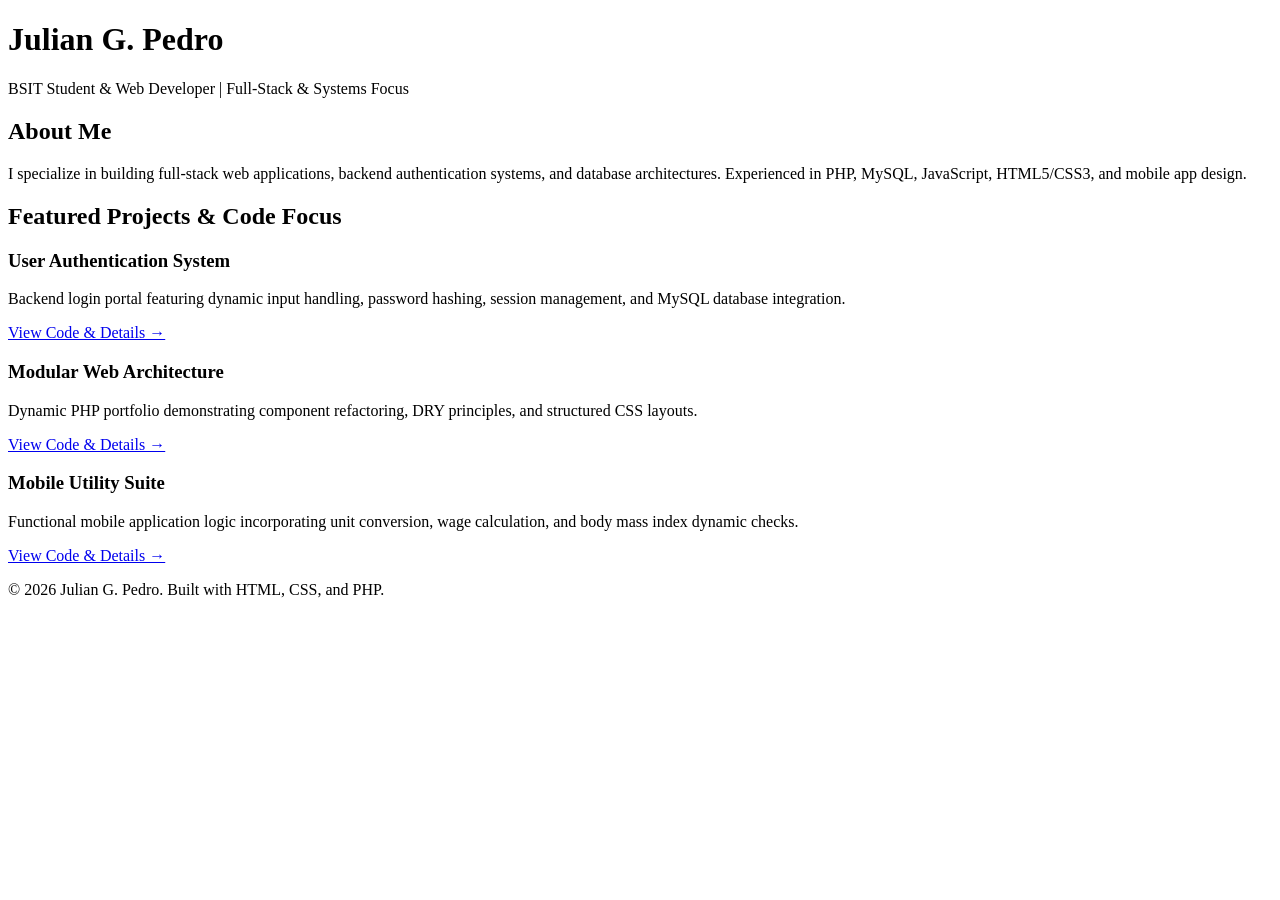
==== index.html @ aced629a "Create index.html" ====
<!DOCTYPE html>
<html lang="en">
<head>
    <meta charset="UTF-8">
    <meta name="viewport" content="width=device-width, initial-scale=1.0">
    <title>Julian G. Pedro | Personal Portfolio</title>
    <link rel="stylesheet" href="css/style.css">
</head>
<body>

    <div class="container">
        <header>
            <h1>Julian G. Pedro</h1>
            <p>BSIT Student & Web Developer | Full-Stack & Systems Focus</p>
        </header>

        <section class="section">
            <h2>About Me</h2>
            <p>I specialize in building full-stack web applications, backend authentication systems, and database architectures. Experienced in PHP, MySQL, JavaScript, HTML5/CSS3, and mobile app design.</p>
        </section>

        <section class="section">
            <h2>Featured Projects & Code Focus</h2>
            <div class="projects-grid">
                
                <div class="project-card">
                    <h3>User Authentication System</h3>
                    <p>Backend login portal featuring dynamic input handling, password hashing, session management, and MySQL database integration.</p>
                    <a href="projects/php-auth.html" class="btn">View Code & Details &rarr;</a>
                </div>

                <div class="project-card">
                    <h3>Modular Web Architecture</h3>
                    <p>Dynamic PHP portfolio demonstrating component refactoring, DRY principles, and structured CSS layouts.</p>
                    <a href="projects/modular-web.html" class="btn">View Code & Details &rarr;</a>
                </div>

                <div class="project-card">
                    <h3>Mobile Utility Suite</h3>
                    <p>Functional mobile application logic incorporating unit conversion, wage calculation, and body mass index dynamic checks.</p>
                    <a href="projects/mobile-app.html" class="btn">View Code & Details &rarr;</a>
                </div>

            </div>
        </section>

        <footer>
            <p>&copy; 2026 Julian G. Pedro. Built with HTML, CSS, and PHP.</p>
        </footer>
    </div>

</body>
</html>
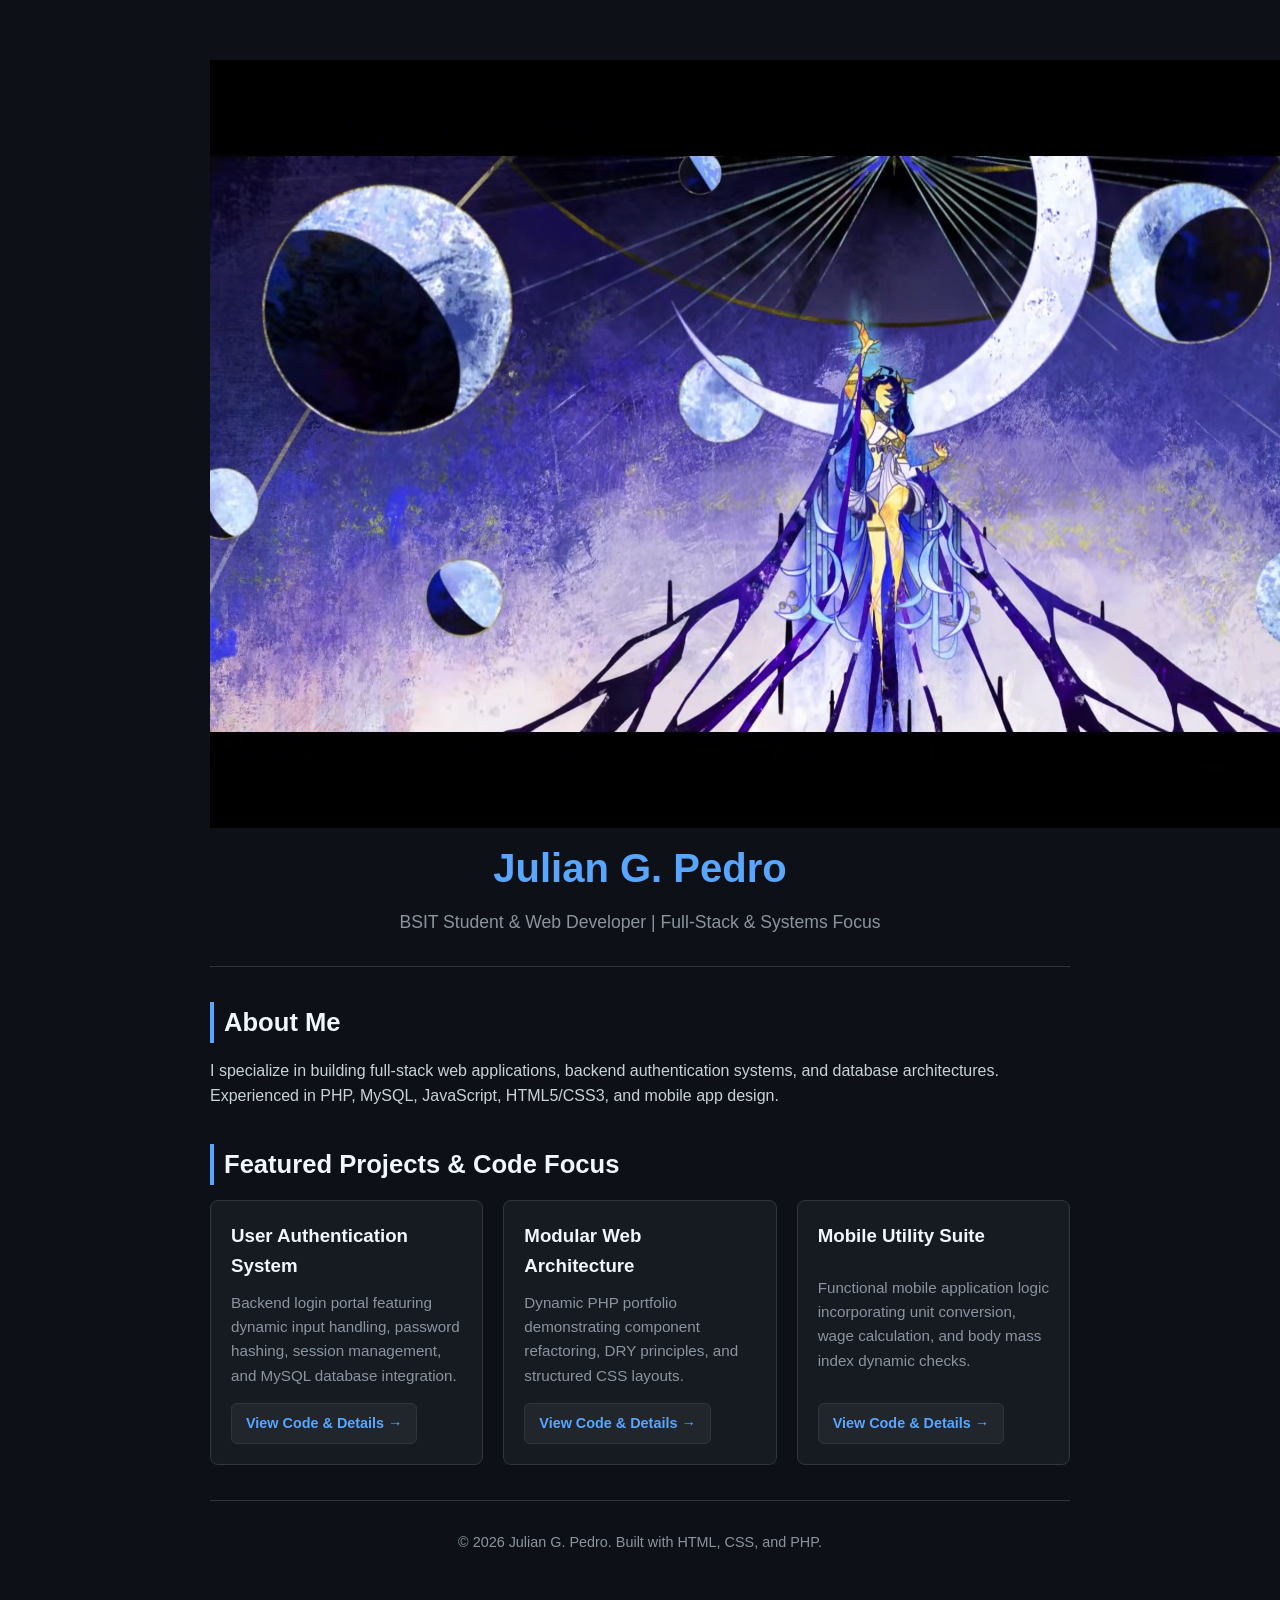
==== commit 1cc45ee2: "Update index.html" ====
--- a/index.html
+++ b/index.html
@@ -10,6 +10,7 @@
 
     <div class="container">
         <header>
+            <img src="Screenshot (365).png" alt="Julian G. Pedro" class="profile-img">
             <h1>Julian G. Pedro</h1>
             <p>BSIT Student & Web Developer | Full-Stack & Systems Focus</p>
         </header>
--- a/css/style.css
+++ b/css/style.css
@@ -0,0 +1,131 @@
+* {
+    margin: 0;
+    padding: 0;
+    box-sizing: border-box;
+    font-family: 'Segoe UI', Tahoma, Geneva, Verdana, sans-serif;
+}
+
+body {
+    background-color: #0d1117;
+    color: #c9d1d9;
+    line-height: 1.6;
+    padding: 20px;
+}
+
+.container {
+    max-width: 900px;
+    margin: 0 auto;
+    padding: 40px 20px;
+}
+
+header {
+    text-align: center;
+    padding-bottom: 30px;
+    border-bottom: 1px solid #30363d;
+}
+
+header h1 {
+    font-size: 2.5rem;
+    color: #58a6ff;
+    margin-bottom: 8px;
+}
+
+header p {
+    font-size: 1.1rem;
+    color: #8b949e;
+}
+
+.section {
+    margin: 35px 0;
+}
+
+.section h2 {
+    font-size: 1.6rem;
+    color: #f0f6fc;
+    margin-bottom: 15px;
+    border-left: 4px solid #58a6ff;
+    padding-left: 10px;
+}
+
+.projects-grid {
+    display: grid;
+    grid-template-columns: repeat(auto-fit, minmax(260px, 1fr));
+    gap: 20px;
+}
+
+.project-card {
+    background: #161b22;
+    border: 1px solid #30363d;
+    border-radius: 8px;
+    padding: 20px;
+    display: flex;
+    flex-direction: column;
+    justify-content: space-between;
+}
+
+.project-card h3 {
+    color: #f0f6fc;
+    margin-bottom: 10px;
+}
+
+.project-card p {
+    color: #8b949e;
+    font-size: 0.95rem;
+    margin-bottom: 15px;
+}
+
+.btn {
+    display: inline-block;
+    background: #21262d;
+    color: #58a6ff;
+    padding: 8px 14px;
+    border-radius: 6px;
+    text-decoration: none;
+    font-weight: 600;
+    font-size: 0.9rem;
+    border: 1px solid #30363d;
+    transition: all 0.2s ease;
+    width: fit-content;
+}
+
+.btn:hover {
+    background: #30363d;
+    color: #79c0ff;
+    border-color: #58a6ff;
+}
+
+pre {
+    background: #0d1117;
+    padding: 15px;
+    border-radius: 6px;
+    overflow-x: auto;
+    border: 1px solid #30363d;
+    color: #79c0ff;
+    font-family: 'Consolas', 'Courier New', Courier, monospace;
+    font-size: 0.9rem;
+    margin: 15px 0;
+}
+
+.back-link {
+    display: inline-block;
+    margin-bottom: 20px;
+    color: #8b949e;
+    text-decoration: none;
+}
+
+.back-link:hover {
+    color: #58a6ff;
+}
+
+footer {
+    text-align: center;
+    padding-top: 30px;
+    border-top: 1px solid #30363d;
+    color: #8b949e;
+    font-size: 0.9rem;
+}
+
+footer a {
+    color: #58a6ff;
+    text-decoration: none;
+}
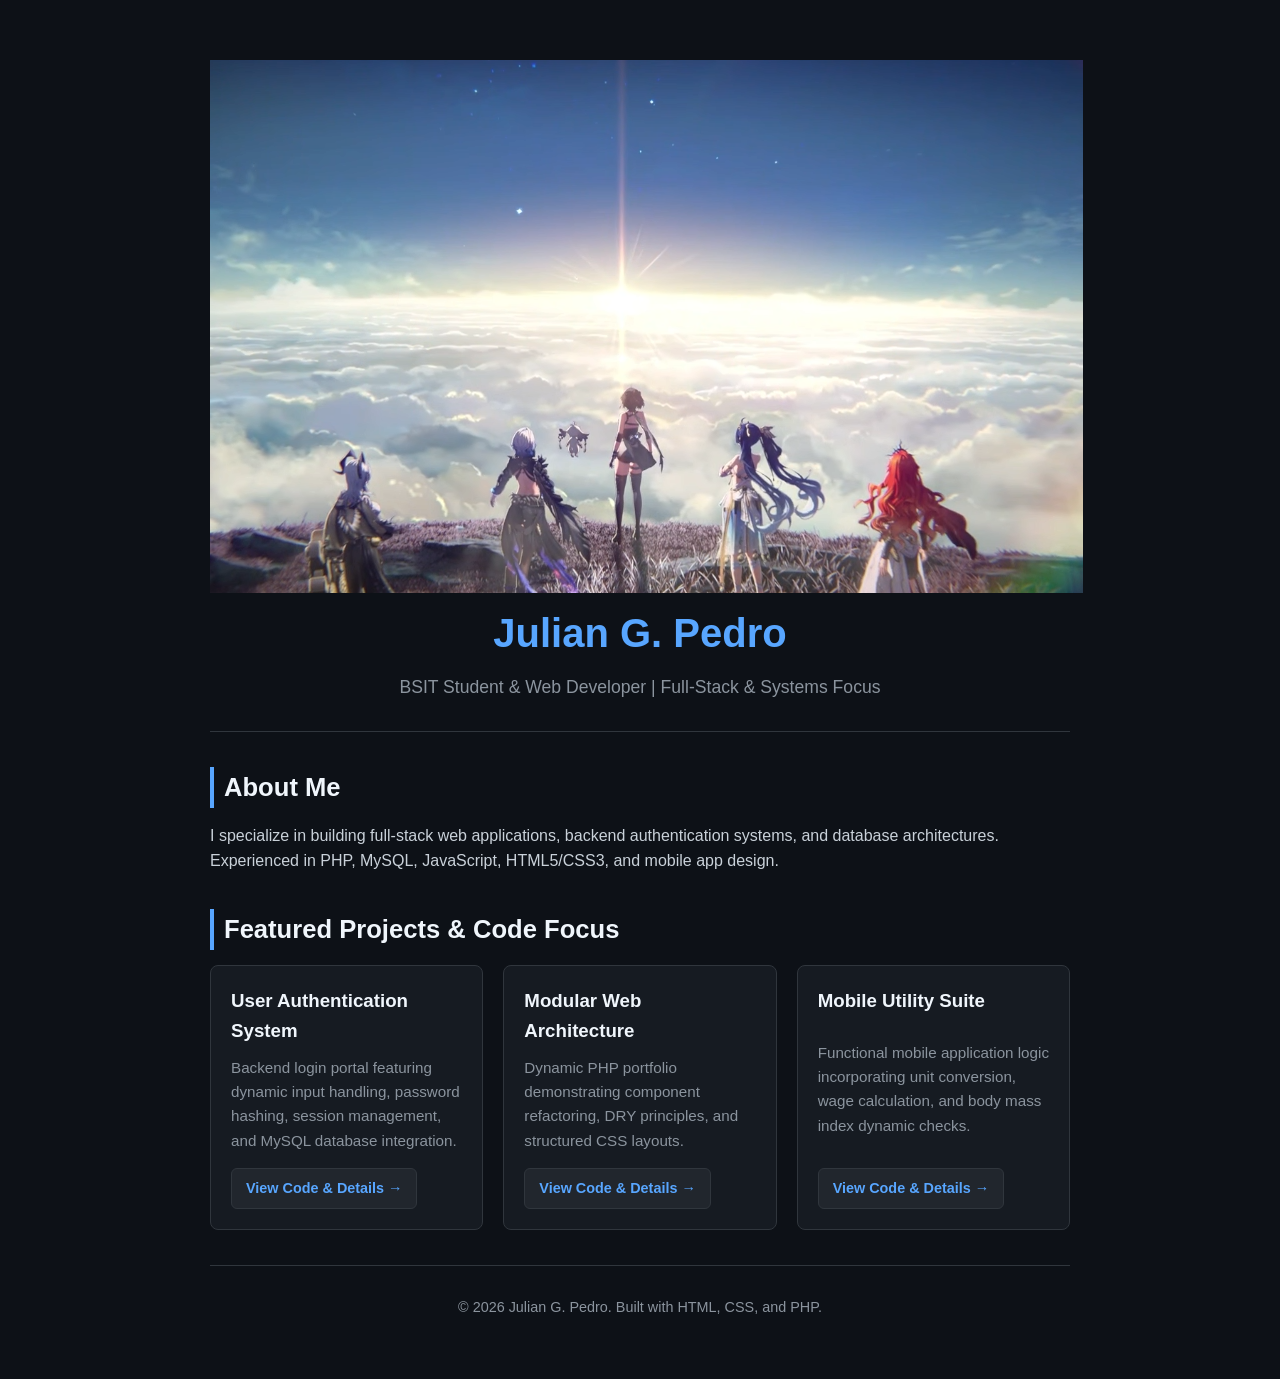
==== commit 3a114b27: "Update index.html" ====
--- a/index.html
+++ b/index.html
@@ -10,7 +10,7 @@
 
     <div class="container">
         <header>
-            <img src="Screenshot (365).png" alt="Julian G. Pedro" class="profile-img">
+            <img src="Mywuwa.png" alt="Julian G. Pedro" class="profile-img">
             <h1>Julian G. Pedro</h1>
             <p>BSIT Student & Web Developer | Full-Stack & Systems Focus</p>
         </header>
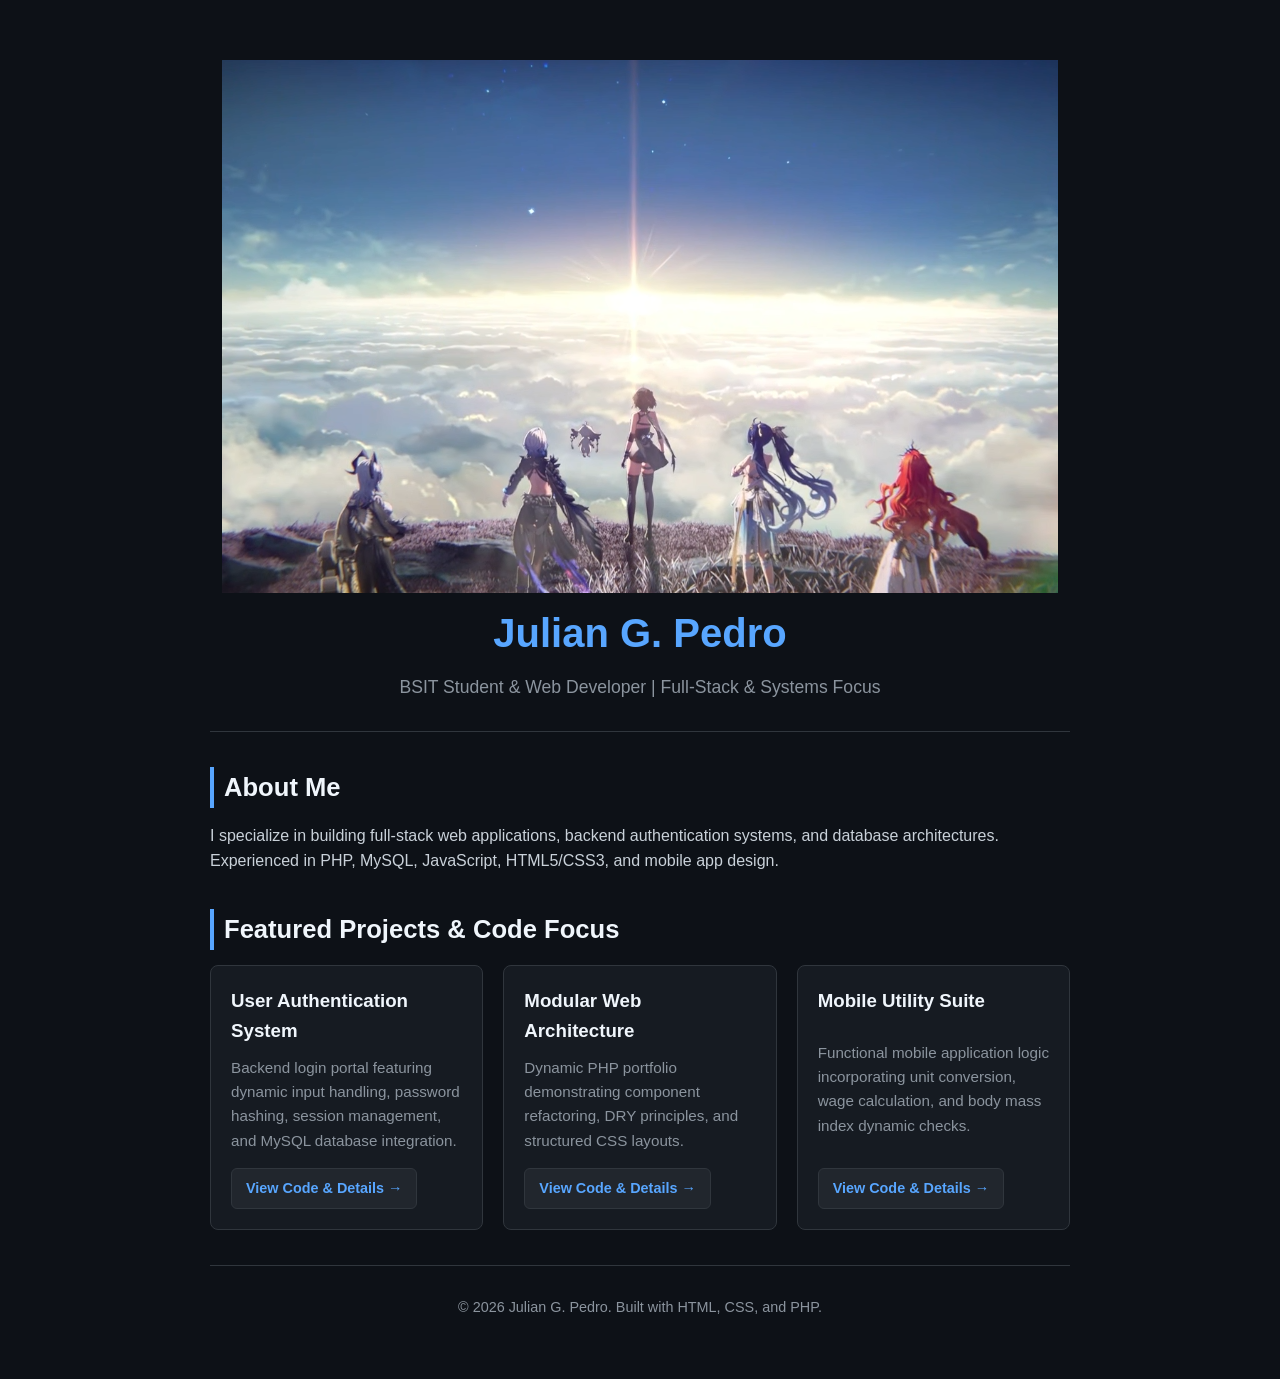
==== commit 1455e548: "Update index.html" ====
--- a/index.html
+++ b/index.html
@@ -10,7 +10,7 @@
 
     <div class="container">
         <header>
-            <img src="Mywuwa.png" alt="Julian G. Pedro" class="profile-img">
+            <img src="Mywuwa2.png" alt="Julian G. Pedro" class="profile-img">
             <h1>Julian G. Pedro</h1>
             <p>BSIT Student & Web Developer | Full-Stack & Systems Focus</p>
         </header>
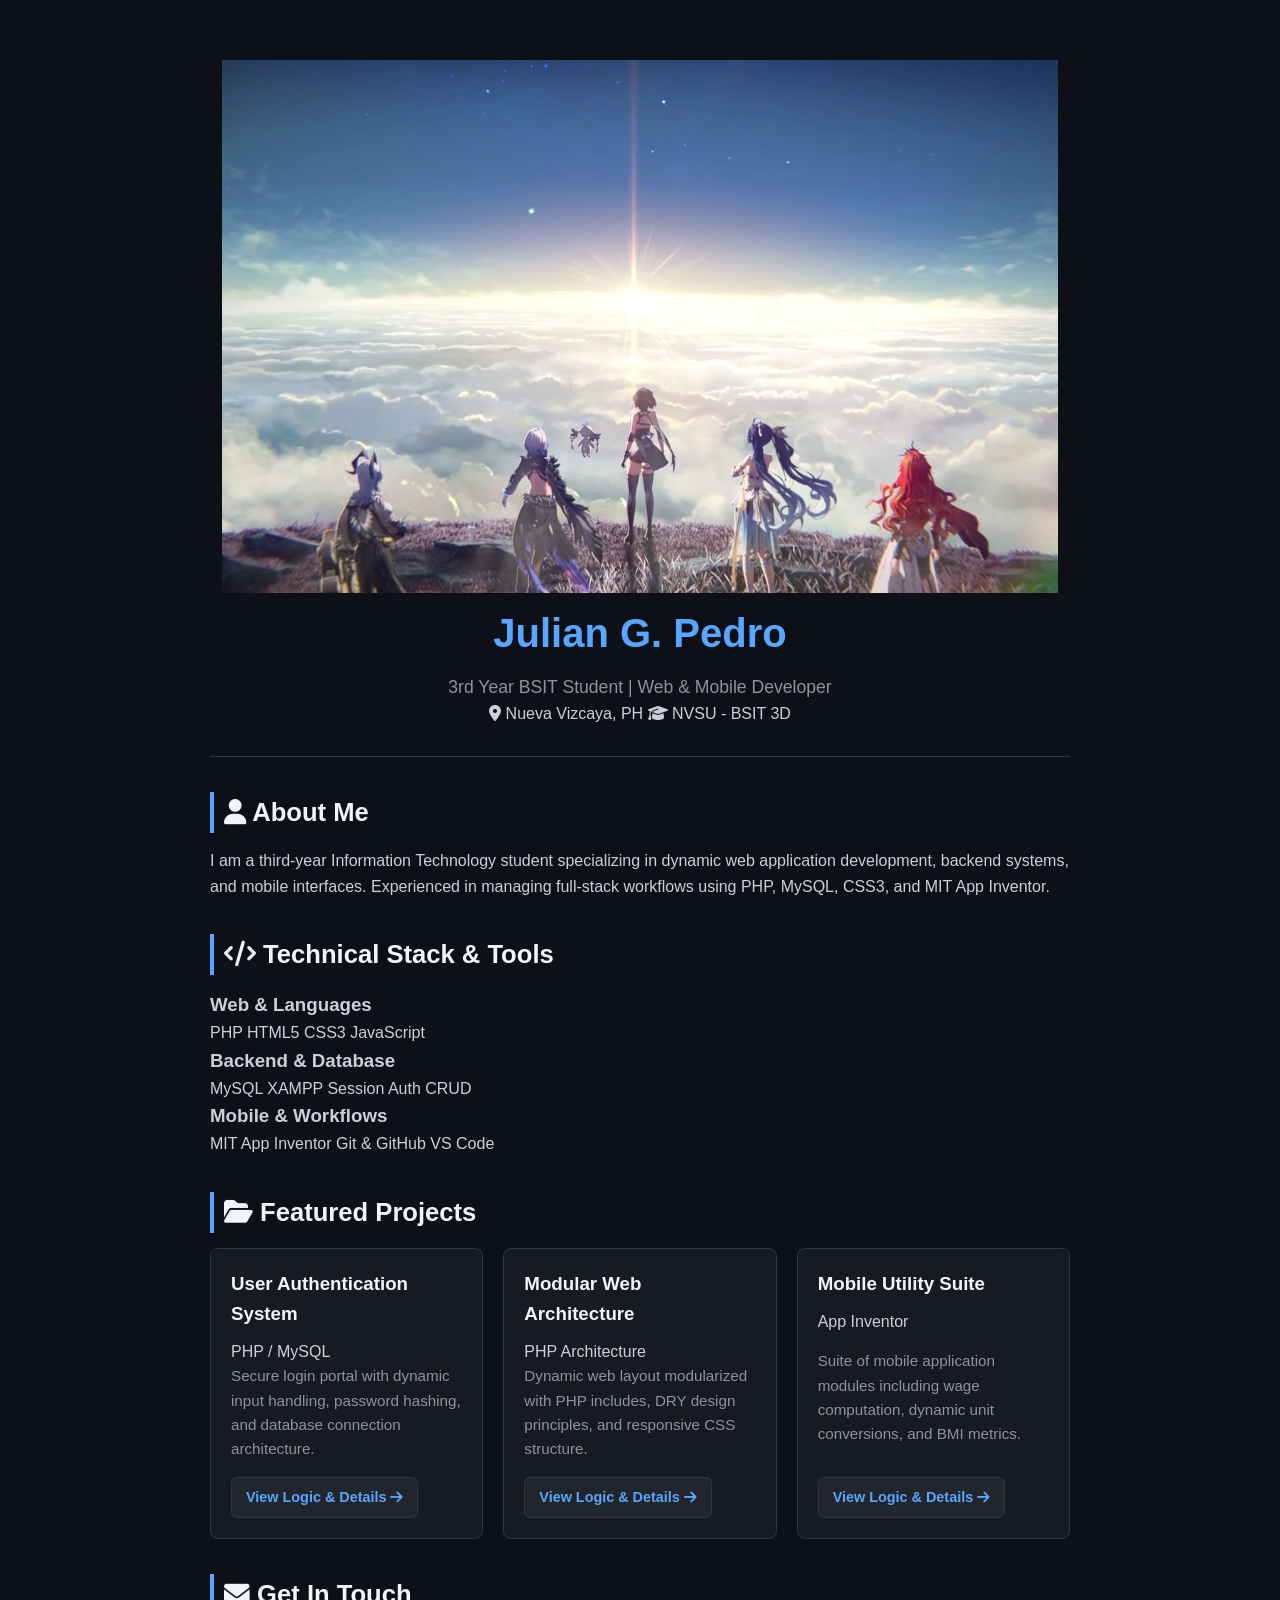
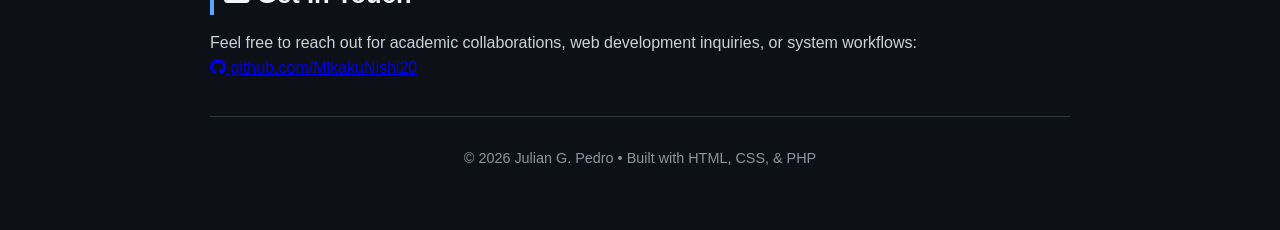
==== commit 69035fe3: "Update index.html" ====
--- a/index.html
+++ b/index.html
@@ -3,50 +3,115 @@
 <head>
     <meta charset="UTF-8">
     <meta name="viewport" content="width=device-width, initial-scale=1.0">
-    <title>Julian G. Pedro | Personal Portfolio</title>
+    <title>Julian G. Pedro | Portfolio</title>
     <link rel="stylesheet" href="css/style.css">
+    <link rel="stylesheet" href="https://cdnjs.cloudflare.com/ajax/libs/font-awesome/6.4.0/css/all.min.css">
 </head>
 <body>
 
     <div class="container">
-        <header>
-            <img src="Mywuwa2.png" alt="Julian G. Pedro" class="profile-img">
+        <!-- Header / Hero Section -->
+        <header class="hero-header">
+            <div class="profile-wrapper">
+                <img src="Mywuwa2.png" alt="Julian G. Pedro" class="profile-img">
+            </div>
             <h1>Julian G. Pedro</h1>
-            <p>BSIT Student & Web Developer | Full-Stack & Systems Focus</p>
+            <p class="subtitle">3rd Year BSIT Student | Web & Mobile Developer</p>
+            <div class="header-badges">
+                <span class="badge"><i class="fa-solid fa-location-dot"></i> Nueva Vizcaya, PH</span>
+                <span class="badge"><i class="fa-solid fa-graduation-cap"></i> NVSU - BSIT 3D</span>
+            </div>
         </header>
 
+        <!-- About Section -->
         <section class="section">
-            <h2>About Me</h2>
-            <p>I specialize in building full-stack web applications, backend authentication systems, and database architectures. Experienced in PHP, MySQL, JavaScript, HTML5/CSS3, and mobile app design.</p>
+            <h2><i class="fa-solid fa-user"></i> About Me</h2>
+            <p class="about-text">
+                I am a third-year Information Technology student specializing in dynamic web application development, backend systems, and mobile interfaces. Experienced in managing full-stack workflows using PHP, MySQL, CSS3, and MIT App Inventor.
+            </p>
         </section>
 
+        <!-- Technical Stack & Tools -->
         <section class="section">
-            <h2>Featured Projects & Code Focus</h2>
+            <h2><i class="fa-solid fa-code"></i> Technical Stack & Tools</h2>
+            <div class="skills-wrapper">
+                <div class="skill-category">
+                    <h3>Web & Languages</h3>
+                    <div class="tags">
+                        <span class="tag">PHP</span>
+                        <span class="tag">HTML5</span>
+                        <span class="tag">CSS3</span>
+                        <span class="tag">JavaScript</span>
+                    </div>
+                </div>
+                <div class="skill-category">
+                    <h3>Backend & Database</h3>
+                    <div class="tags">
+                        <span class="tag">MySQL</span>
+                        <span class="tag">XAMPP</span>
+                        <span class="tag">Session Auth</span>
+                        <span class="tag">CRUD</span>
+                    </div>
+                </div>
+                <div class="skill-category">
+                    <h3>Mobile & Workflows</h3>
+                    <div class="tags">
+                        <span class="tag">MIT App Inventor</span>
+                        <span class="tag">Git & GitHub</span>
+                        <span class="tag">VS Code</span>
+                    </div>
+                </div>
+            </div>
+        </section>
+
+        <!-- Featured Projects -->
+        <section class="section">
+            <h2><i class="fa-solid fa-folder-open"></i> Featured Projects</h2>
             <div class="projects-grid">
                 
                 <div class="project-card">
-                    <h3>User Authentication System</h3>
-                    <p>Backend login portal featuring dynamic input handling, password hashing, session management, and MySQL database integration.</p>
-                    <a href="projects/php-auth.html" class="btn">View Code & Details &rarr;</a>
+                    <div class="card-header">
+                        <h3>User Authentication System</h3>
+                        <span class="project-tag">PHP / MySQL</span>
+                    </div>
+                    <p>Secure login portal with dynamic input handling, password hashing, and database connection architecture.</p>
+                    <a href="projects/php-auth.html" class="btn">View Logic & Details <i class="fa-solid fa-arrow-right"></i></a>
                 </div>
 
                 <div class="project-card">
-                    <h3>Modular Web Architecture</h3>
-                    <p>Dynamic PHP portfolio demonstrating component refactoring, DRY principles, and structured CSS layouts.</p>
-                    <a href="projects/modular-web.html" class="btn">View Code & Details &rarr;</a>
+                    <div class="card-header">
+                        <h3>Modular Web Architecture</h3>
+                        <span class="project-tag">PHP Architecture</span>
+                    </div>
+                    <p>Dynamic web layout modularized with PHP includes, DRY design principles, and responsive CSS structure.</p>
+                    <a href="projects/modular-web.html" class="btn">View Logic & Details <i class="fa-solid fa-arrow-right"></i></a>
                 </div>
 
                 <div class="project-card">
-                    <h3>Mobile Utility Suite</h3>
-                    <p>Functional mobile application logic incorporating unit conversion, wage calculation, and body mass index dynamic checks.</p>
-                    <a href="projects/mobile-app.html" class="btn">View Code & Details &rarr;</a>
+                    <div class="card-header">
+                        <h3>Mobile Utility Suite</h3>
+                        <span class="project-tag">App Inventor</span>
+                    </div>
+                    <p>Suite of mobile application modules including wage computation, dynamic unit conversions, and BMI metrics.</p>
+                    <a href="projects/mobile-app.html" class="btn">View Logic & Details <i class="fa-solid fa-arrow-right"></i></a>
                 </div>
 
             </div>
         </section>
 
+        <!-- Contact Section -->
+        <section class="section">
+            <h2><i class="fa-solid fa-envelope"></i> Get In Touch</h2>
+            <div class="contact-card">
+                <p>Feel free to reach out for academic collaborations, web development inquiries, or system workflows:</p>
+                <div class="contact-links">
+                    <a href="https://github.com/MlkakuNishi20" target="_blank" class="contact-btn"><i class="fa-brands fa-github"></i> github.com/MlkakuNishi20</a>
+                </div>
+            </div>
+        </section>
+
         <footer>
-            <p>&copy; 2026 Julian G. Pedro. Built with HTML, CSS, and PHP.</p>
+            <p>&copy; 2026 Julian G. Pedro • Built with HTML, CSS, & PHP</p>
         </footer>
     </div>
 
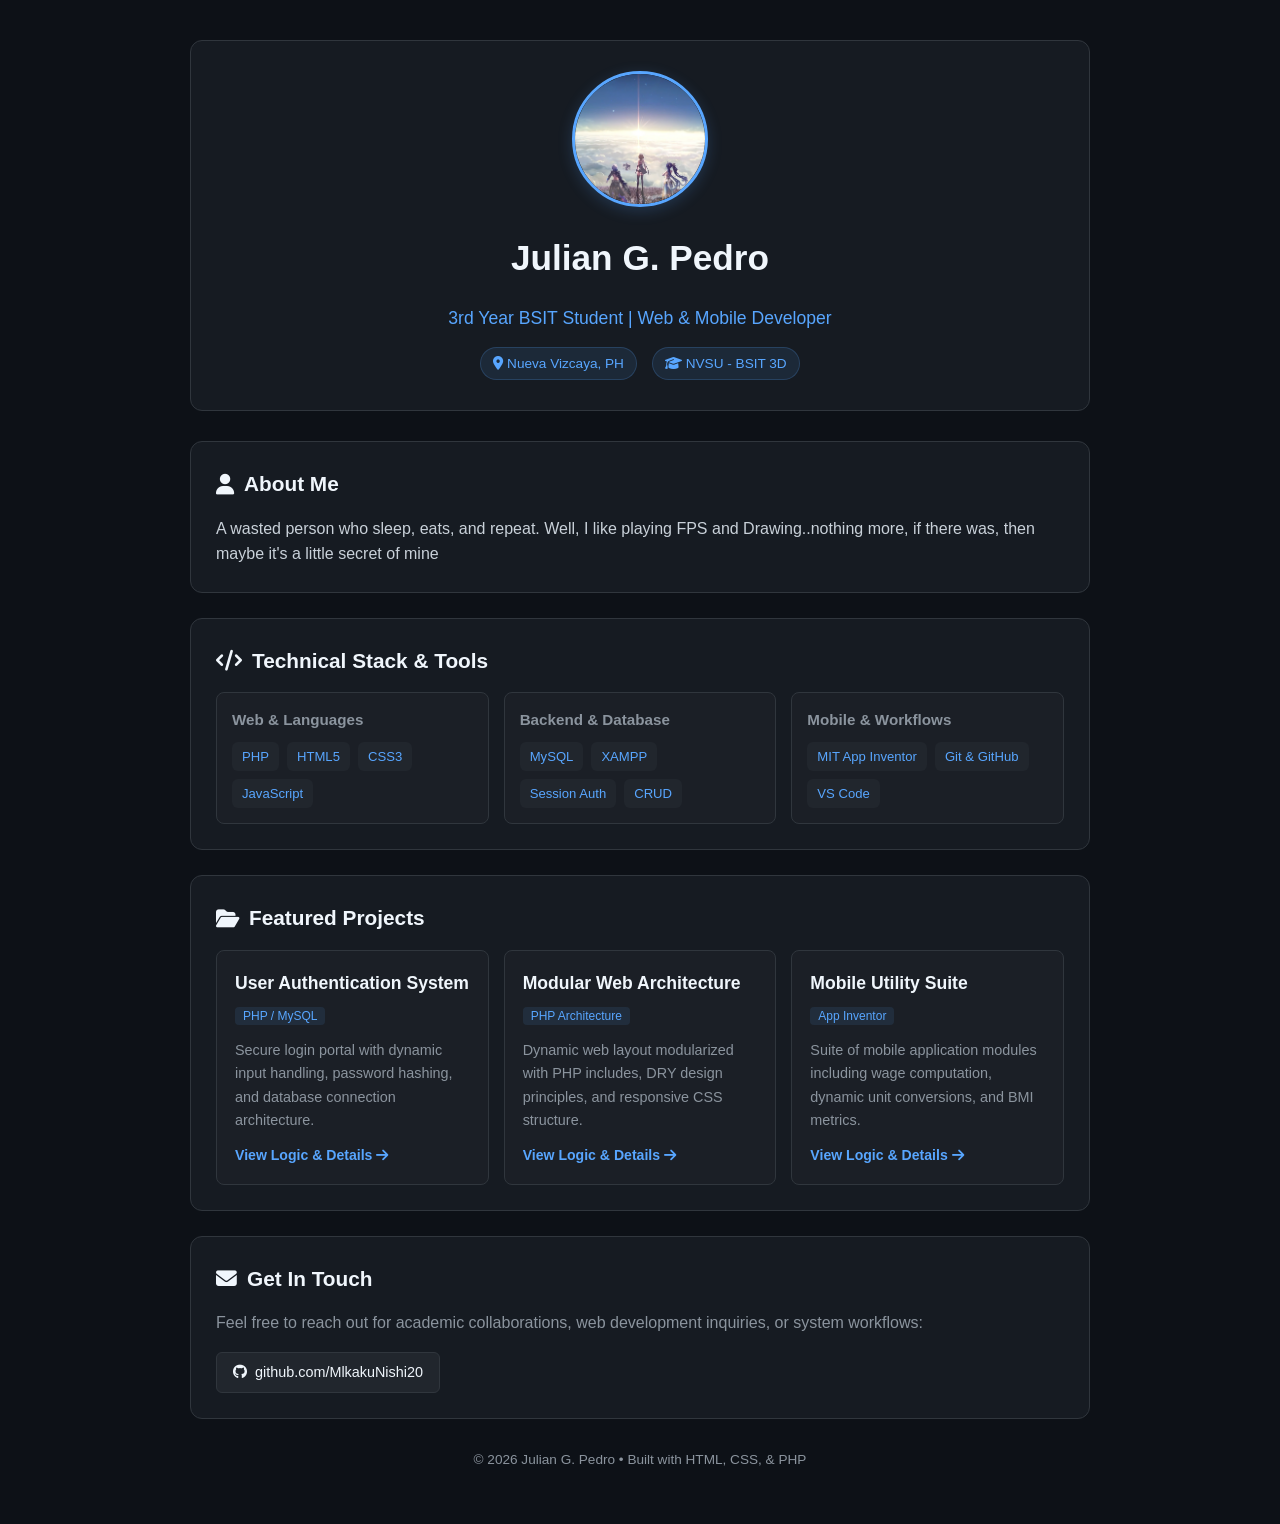
==== commit f6156649: "Update index.html" ====
--- a/index.html
+++ b/index.html
@@ -27,7 +27,7 @@
         <section class="section">
             <h2><i class="fa-solid fa-user"></i> About Me</h2>
             <p class="about-text">
-                I am a third-year Information Technology student specializing in dynamic web application development, backend systems, and mobile interfaces. Experienced in managing full-stack workflows using PHP, MySQL, CSS3, and MIT App Inventor.
+                A wasted person who sleep, eats, and repeat. Well, I like playing FPS and Drawing..nothing more, if there was, then maybe it's a little secret of mine
             </p>
         </section>
 
--- a/css/style.css
+++ b/css/style.css
@@ -1,131 +1,239 @@
-* {
+:root {
+    --bg-color: #0d1117;
+    --card-bg: #161b22;
+    --accent-blue: #58a6ff;
+    --border-color: #30363d;
+    --text-main: #c9d1d9;
+    --text-bright: #f0f6fc;
+    --text-muted: #8b949e;
+}
+
+body {
+    background-color: var(--bg-color);
+    color: var(--text-main);
+    font-family: -apple-system, BlinkMacSystemFont, "Segoe UI", Roboto, Helvetica, Arial, sans-serif;
     margin: 0;
-    padding: 0;
-    box-sizing: border-box;
-    font-family: 'Segoe UI', Tahoma, Geneva, Verdana, sans-serif;
-}
-
-body {
-    background-color: #0d1117;
-    color: #c9d1d9;
+    padding: 40px 20px;
     line-height: 1.6;
-    padding: 20px;
 }
 
 .container {
     max-width: 900px;
     margin: 0 auto;
-    padding: 40px 20px;
-}
-
-header {
+}
+
+/* Header / Hero */
+.hero-header {
     text-align: center;
-    padding-bottom: 30px;
-    border-bottom: 1px solid #30363d;
-}
-
-header h1 {
-    font-size: 2.5rem;
-    color: #58a6ff;
-    margin-bottom: 8px;
-}
-
-header p {
+    padding: 30px 20px;
+    background-color: var(--card-bg);
+    border: 1px solid var(--border-color);
+    border-radius: 12px;
+    margin-bottom: 30px;
+}
+
+.profile-img {
+    width: 130px;
+    height: 130px;
+    border-radius: 50%;
+    object-fit: cover;
+    border: 3px solid var(--accent-blue);
+    margin-bottom: 15px;
+    box-shadow: 0 4px 15px rgba(88, 166, 255, 0.2);
+}
+
+.hero-header h1 {
+    color: var(--text-bright);
+    font-size: 2.2rem;
+    margin: 0 0 5px 0;
+}
+
+.subtitle {
+    color: var(--accent-blue);
     font-size: 1.1rem;
-    color: #8b949e;
-}
-
+    margin-bottom: 15px;
+}
+
+.header-badges {
+    display: flex;
+    justify-content: center;
+    gap: 15px;
+    flex-wrap: wrap;
+}
+
+.badge {
+    background-color: rgba(88, 166, 255, 0.1);
+    color: var(--accent-blue);
+    padding: 5px 12px;
+    border-radius: 20px;
+    font-size: 0.85rem;
+    border: 1px solid rgba(88, 166, 255, 0.2);
+}
+
+/* Section styling */
 .section {
-    margin: 35px 0;
+    background-color: var(--card-bg);
+    border: 1px solid var(--border-color);
+    border-radius: 12px;
+    padding: 25px;
+    margin-bottom: 25px;
 }
 
 .section h2 {
-    font-size: 1.6rem;
-    color: #f0f6fc;
+    color: var(--text-bright);
+    font-size: 1.3rem;
+    margin-top: 0;
     margin-bottom: 15px;
-    border-left: 4px solid #58a6ff;
-    padding-left: 10px;
-}
-
+    display: flex;
+    align-items: center;
+    gap: 10px;
+}
+
+.about-text {
+    margin: 0;
+    color: var(--text-main);
+}
+
+/* Skill Tags */
+.skills-wrapper {
+    display: grid;
+    grid-template-columns: repeat(auto-fit, minmax(240px, 1fr));
+    gap: 15px;
+}
+
+.skill-category {
+    background: rgba(255, 255, 255, 0.02);
+    padding: 15px;
+    border-radius: 8px;
+    border: 1px solid var(--border-color);
+}
+
+.skill-category h3 {
+    margin: 0 0 10px 0;
+    font-size: 0.95rem;
+    color: var(--text-muted);
+}
+
+.tags {
+    display: flex;
+    flex-wrap: wrap;
+    gap: 8px;
+}
+
+.tag {
+    background-color: #21262d;
+    color: var(--accent-blue);
+    padding: 4px 10px;
+    border-radius: 6px;
+    font-size: 0.82rem;
+    font-weight: 500;
+}
+
+/* Projects Cards */
 .projects-grid {
     display: grid;
     grid-template-columns: repeat(auto-fit, minmax(260px, 1fr));
-    gap: 20px;
+    gap: 15px;
 }
 
 .project-card {
-    background: #161b22;
-    border: 1px solid #30363d;
+    background: rgba(255, 255, 255, 0.02);
+    border: 1px solid var(--border-color);
     border-radius: 8px;
-    padding: 20px;
+    padding: 18px;
     display: flex;
     flex-direction: column;
     justify-content: space-between;
-}
-
-.project-card h3 {
-    color: #f0f6fc;
-    margin-bottom: 10px;
+    transition: transform 0.2s ease, border-color 0.2s ease;
+}
+
+.project-card:hover {
+    transform: translateY(-3px);
+    border-color: var(--accent-blue);
+}
+
+.card-header h3 {
+    margin: 0 0 5px 0;
+    font-size: 1.1rem;
+    color: var(--text-bright);
+}
+
+.project-tag {
+    font-size: 0.75rem;
+    color: var(--accent-blue);
+    background: rgba(88, 166, 255, 0.1);
+    padding: 2px 8px;
+    border-radius: 4px;
 }
 
 .project-card p {
-    color: #8b949e;
-    font-size: 0.95rem;
-    margin-bottom: 15px;
+    font-size: 0.9rem;
+    color: var(--text-muted);
+    margin: 12px 0;
 }
 
 .btn {
     display: inline-block;
-    background: #21262d;
+    color: var(--accent-blue);
+    text-decoration: none;
+    font-size: 0.88rem;
+    font-weight: 600;
+}
+
+.btn:hover {
+    text-decoration: underline;
+}
+
+/* Code Blocks & Sub-page Details */
+pre {
+    background-color: #0d1117;
+    border: 1px solid var(--border-color);
+    border-radius: 8px;
+    padding: 15px;
+    overflow-x: auto;
+}
+
+code {
+    font-family: "SFMono-Regular", Consolas, "Liberation Mono", Menlo, monospace;
     color: #58a6ff;
-    padding: 8px 14px;
+    font-size: 0.88rem;
+}
+
+/* Contact Section */
+.contact-card p {
+    margin-top: 0;
+    color: var(--text-muted);
+}
+
+.contact-links {
+    display: flex;
+    gap: 12px;
+    flex-wrap: wrap;
+    margin-top: 15px;
+}
+
+.contact-btn {
+    display: inline-flex;
+    align-items: center;
+    gap: 8px;
+    background-color: #21262d;
+    color: var(--text-bright);
+    text-decoration: none;
+    padding: 8px 16px;
     border-radius: 6px;
-    text-decoration: none;
-    font-weight: 600;
+    border: 1px solid var(--border-color);
     font-size: 0.9rem;
-    border: 1px solid #30363d;
-    transition: all 0.2s ease;
-    width: fit-content;
-}
-
-.btn:hover {
-    background: #30363d;
-    color: #79c0ff;
-    border-color: #58a6ff;
-}
-
-pre {
-    background: #0d1117;
-    padding: 15px;
-    border-radius: 6px;
-    overflow-x: auto;
-    border: 1px solid #30363d;
-    color: #79c0ff;
-    font-family: 'Consolas', 'Courier New', Courier, monospace;
-    font-size: 0.9rem;
-    margin: 15px 0;
-}
-
-.back-link {
-    display: inline-block;
-    margin-bottom: 20px;
-    color: #8b949e;
-    text-decoration: none;
-}
-
-.back-link:hover {
-    color: #58a6ff;
+    transition: background-color 0.2s ease;
+}
+
+.contact-btn:hover {
+    background-color: #30363d;
+    color: var(--accent-blue);
 }
 
 footer {
     text-align: center;
-    padding-top: 30px;
-    border-top: 1px solid #30363d;
-    color: #8b949e;
-    font-size: 0.9rem;
-}
-
-footer a {
-    color: #58a6ff;
-    text-decoration: none;
-}
+    color: var(--text-muted);
+    font-size: 0.85rem;
+    margin-top: 30px;
+}
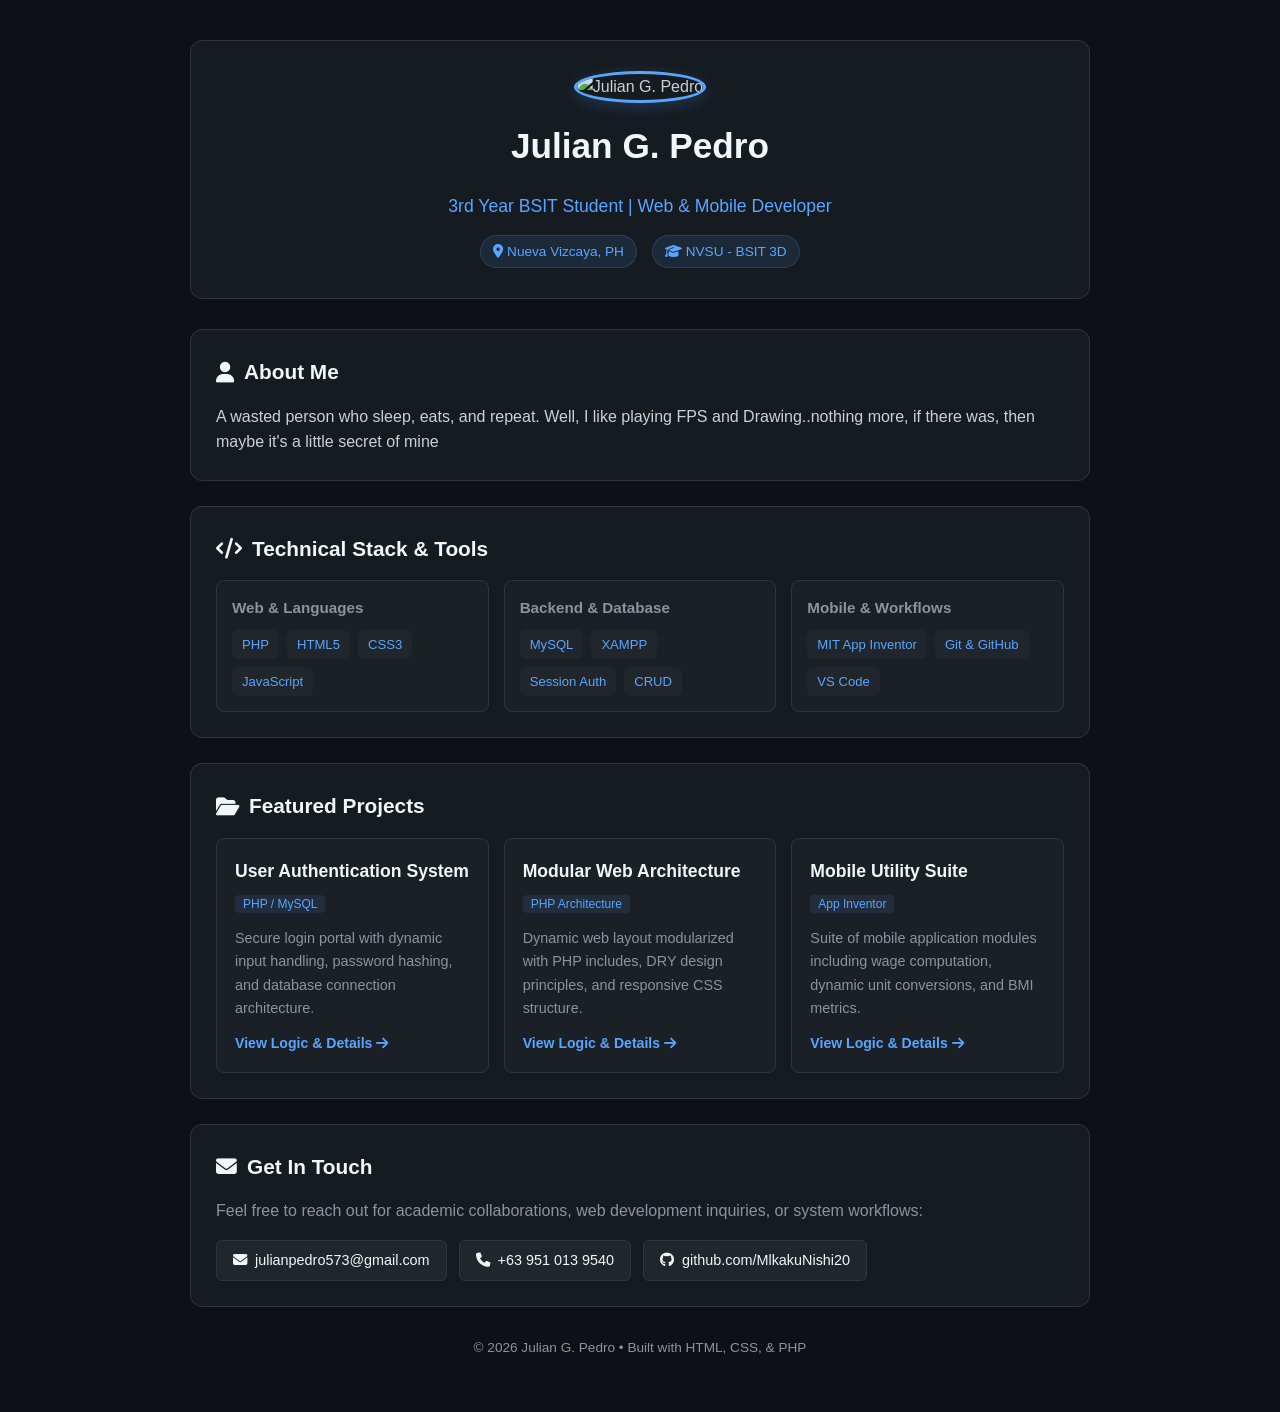
==== commit 40bcaa0a: "Update index.html" ====
--- a/index.html
+++ b/index.html
@@ -13,7 +13,7 @@
         <!-- Header / Hero Section -->
         <header class="hero-header">
             <div class="profile-wrapper">
-                <img src="Mywuwa2.png" alt="Julian G. Pedro" class="profile-img">
+                <img src="Screenshot (357).png" alt="Julian G. Pedro" class="profile-img">
             </div>
             <h1>Julian G. Pedro</h1>
             <p class="subtitle">3rd Year BSIT Student | Web & Mobile Developer</p>
@@ -105,6 +105,8 @@
             <div class="contact-card">
                 <p>Feel free to reach out for academic collaborations, web development inquiries, or system workflows:</p>
                 <div class="contact-links">
+                    <a href="mailto:julianpedro573@gmail.com" class="contact-btn"><i class="fa-solid fa-envelope"></i> julianpedro573@gmail.com</a>
+                    <a href="tel:09510139540" class="contact-btn"><i class="fa-solid fa-phone"></i> +63 951 013 9540</a>
                     <a href="https://github.com/MlkakuNishi20" target="_blank" class="contact-btn"><i class="fa-brands fa-github"></i> github.com/MlkakuNishi20</a>
                 </div>
             </div>
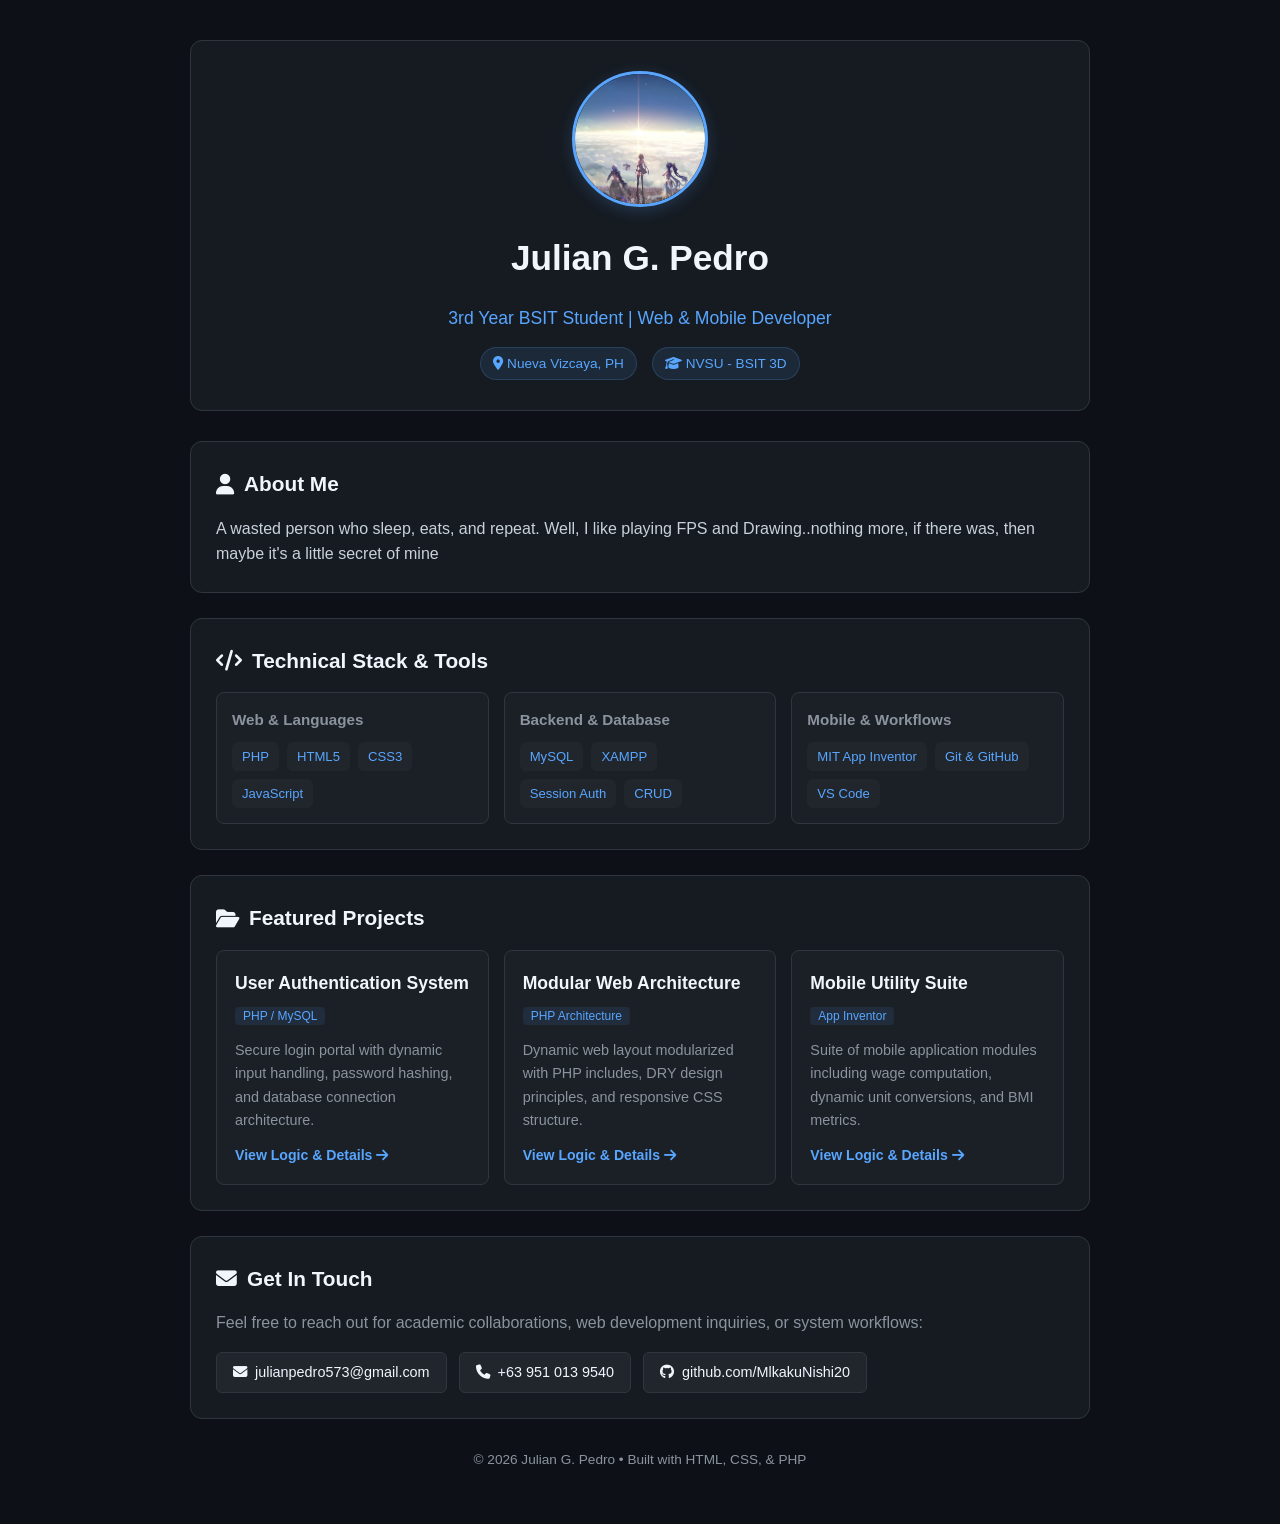
==== commit f0342392: "Update index.html" ====
--- a/index.html
+++ b/index.html
@@ -13,7 +13,7 @@
         <!-- Header / Hero Section -->
         <header class="hero-header">
             <div class="profile-wrapper">
-                <img src="Screenshot (357).png" alt="Julian G. Pedro" class="profile-img">
+                <img src="Mywuwa2.png" alt="Julian G. Pedro" class="profile-img">
             </div>
             <h1>Julian G. Pedro</h1>
             <p class="subtitle">3rd Year BSIT Student | Web & Mobile Developer</p>
